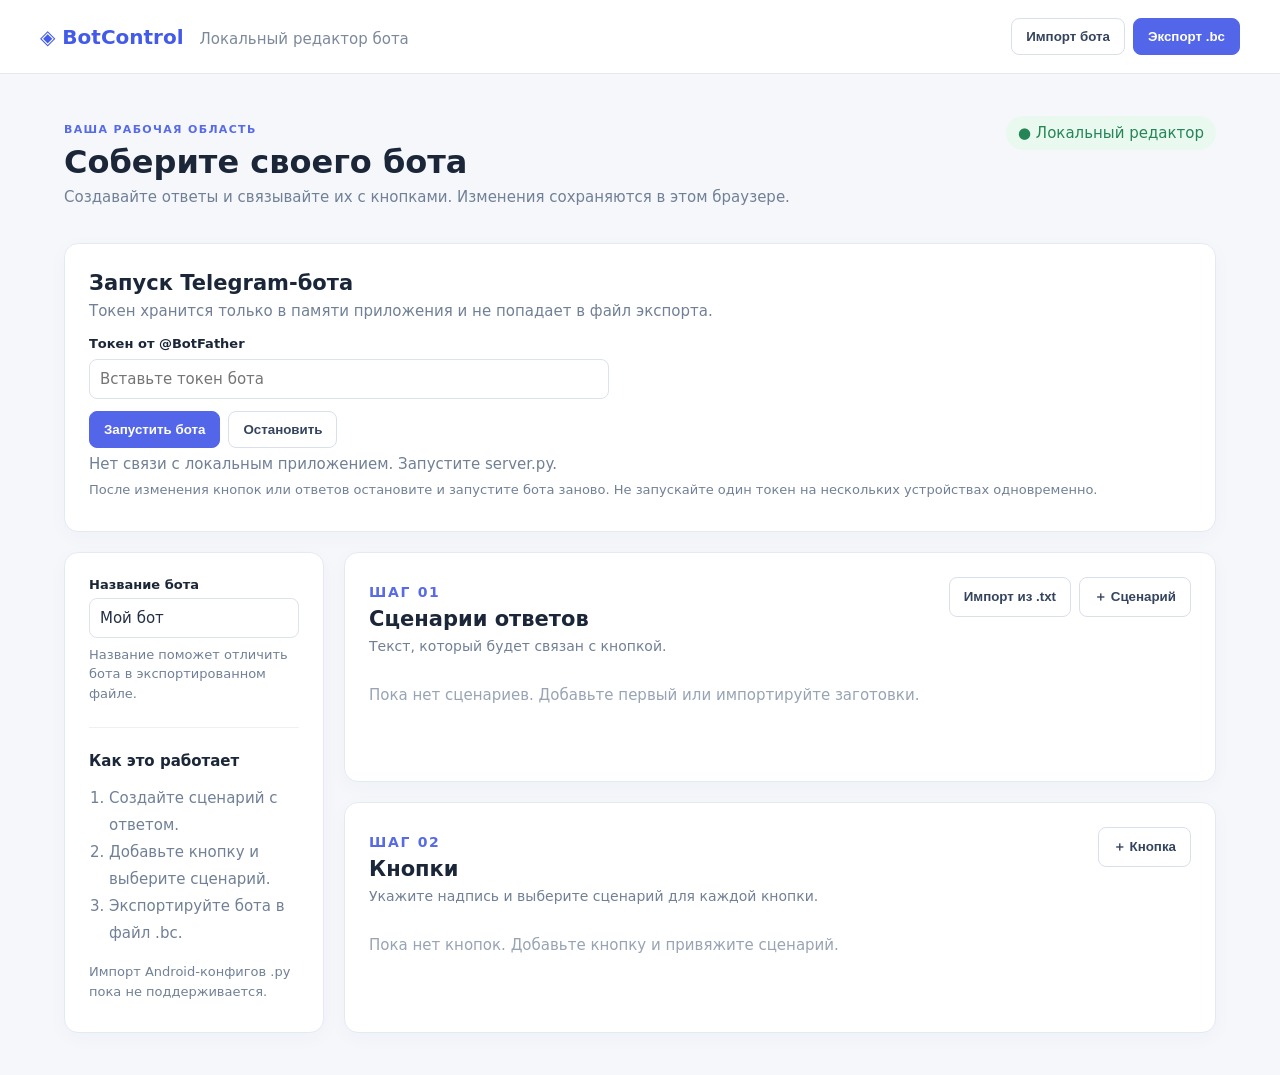
==== tg-bot-control/desktop-web/index.html @ a3baf3e4 "Add local web bot editor and Telegram runtime Co-authored-by: arena-agent <297053741+arena-agent@use" ====
<!doctype html><html lang="ru"><head><meta charset="utf-8"><meta name="viewport" content="width=device-width, initial-scale=1"><title>BotControl — редактор</title><link rel="stylesheet" href="style.css"></head><body>
<header><div><strong>◈ BotControl</strong><span>Локальный редактор бота</span></div><div class="actions"><button id="importBot">Импорт бота</button><button id="exportBot" class="primary">Экспорт .bc</button></div></header>
<main><section class="intro"><div><p class="eyebrow">ВАША РАБОЧАЯ ОБЛАСТЬ</p><h1>Соберите своего бота</h1><p>Создавайте ответы и связывайте их с кнопками. Изменения сохраняются в этом браузере.</p></div><div class="status">● Локальный редактор</div></section>
<div id="notice" role="status"></div><section class="card runtime"><div><h2>Запуск Telegram-бота</h2><p>Токен хранится только в памяти приложения и не попадает в файл экспорта.</p><label for="token">Токен от @BotFather</label><input id="token" type="password" autocomplete="off" placeholder="Вставьте токен бота"><div class="actions"><button id="startBot" class="primary">Запустить бота</button><button id="stopBot">Остановить</button></div><p id="runtimeStatus" role="status">Проверка состояния…</p><p class="hint">После изменения кнопок или ответов остановите и запустите бота заново. Не запускайте один токен на нескольких устройствах одновременно.</p></div></section><div class="layout"><aside><label for="botName">Название бота</label><input id="botName" maxlength="120" placeholder="Мой бот"><p class="hint">Название поможет отличить бота в экспортированном файле.</p><hr><h3>Как это работает</h3><ol><li>Создайте сценарий с ответом.</li><li>Добавьте кнопку и выберите сценарий.</li><li>Экспортируйте бота в файл .bc.</li></ol><p class="hint">Импорт Android-конфигов .py пока не поддерживается.</p></aside>
<div class="content"><section class="card"><div class="section-head"><div><p class="eyebrow">ШАГ 01</p><h2>Сценарии ответов</h2><p>Текст, который будет связан с кнопкой.</p></div><div class="actions"><button id="importAnswers">Импорт из .txt</button><button id="addScenario">＋ Сценарий</button></div></div><div id="scenarios"></div></section>
<section class="card"><div class="section-head"><div><p class="eyebrow">ШАГ 02</p><h2>Кнопки</h2><p>Укажите надпись и выберите сценарий для каждой кнопки.</p></div><button id="addButton">＋ Кнопка</button></div><div id="buttons"></div></section></div></div></main>
<input type="file" id="botFile" accept=".bc,application/json" hidden><input type="file" id="answersFile" accept=".txt,text/plain" hidden><script src="app.js"></script></body></html>
---- tg-bot-control/desktop-web/style.css ----
*{box-sizing:border-box}body{margin:0;background:#f5f7fb;color:#1b2739;font:15px system-ui,sans-serif}header{background:#fff;border-bottom:1px solid #e3e9f1;padding:18px max(24px,calc((100vw - 1200px)/2));display:flex;justify-content:space-between;align-items:center;gap:16px}header strong{font-size:20px;color:#435be8}header span{margin-left:16px;color:#7c899b}main{max-width:1200px;margin:auto;padding:42px 24px}.intro,.section-head{display:flex;justify-content:space-between;align-items:flex-start;gap:20px}.intro{margin-bottom:30px}h1{font-size:32px;margin:5px 0}h2{font-size:21px;margin:3px 0}h3{font-size:15px}p{color:#718096;margin:7px 0}.eyebrow{color:#586be7;font-size:11px;letter-spacing:.12em;font-weight:800}.status{background:#e9f9ef;color:#258557;border-radius:20px;padding:8px 12px;white-space:nowrap}.layout{display:grid;grid-template-columns:260px 1fr;gap:20px}aside,.card{background:#fff;border:1px solid #e5eaf2;border-radius:14px;padding:24px;box-shadow:0 5px 20px #23345b08}aside{align-self:start}hr{border:0;border-top:1px solid #edf0f5;margin:24px 0}ol{padding-left:20px;color:#718096;line-height:1.8}.hint{font-size:13px;line-height:1.5}.content{display:grid;gap:20px}.actions{display:flex;gap:8px;flex-wrap:wrap}button{cursor:pointer;background:#fff;border:1px solid #d9e0ec;border-radius:8px;padding:10px 14px;color:#34445f;font-weight:600}button:hover{border-color:#6577e9}.primary{background:#5365e9;color:white;border-color:#5365e9}input,textarea,select{font:inherit;width:100%;border:1px solid #dce3ed;border-radius:8px;padding:10px;color:#233047;background:white}textarea{resize:vertical;min-height:80px}label{display:block;font-size:13px;font-weight:700;margin:0 0 6px}.item{border:1px solid #e8edf5;border-radius:10px;padding:16px;margin-top:16px}.row{display:grid;grid-template-columns:1fr 1fr auto;gap:12px;align-items:end}.item textarea{margin-top:10px}.delete{color:#bc5360}.empty{padding:25px 0 4px;color:#98a4b4}.section-head p{font-size:14px}#notice:not(:empty){padding:12px;margin-bottom:16px;background:#fff3d9;border-radius:8px;color:#6b4b00}@media(max-width:760px){header,.intro,.section-head{flex-direction:column;align-items:stretch}header span{display:block;margin:4px 0}.layout{grid-template-columns:1fr}.row{grid-template-columns:1fr}.status{align-self:start}main{padding:24px 16px}}

.runtime{margin-bottom:20px}.runtime input{max-width:520px;display:block;margin:8px 0 12px}.runtime label{margin-top:16px}
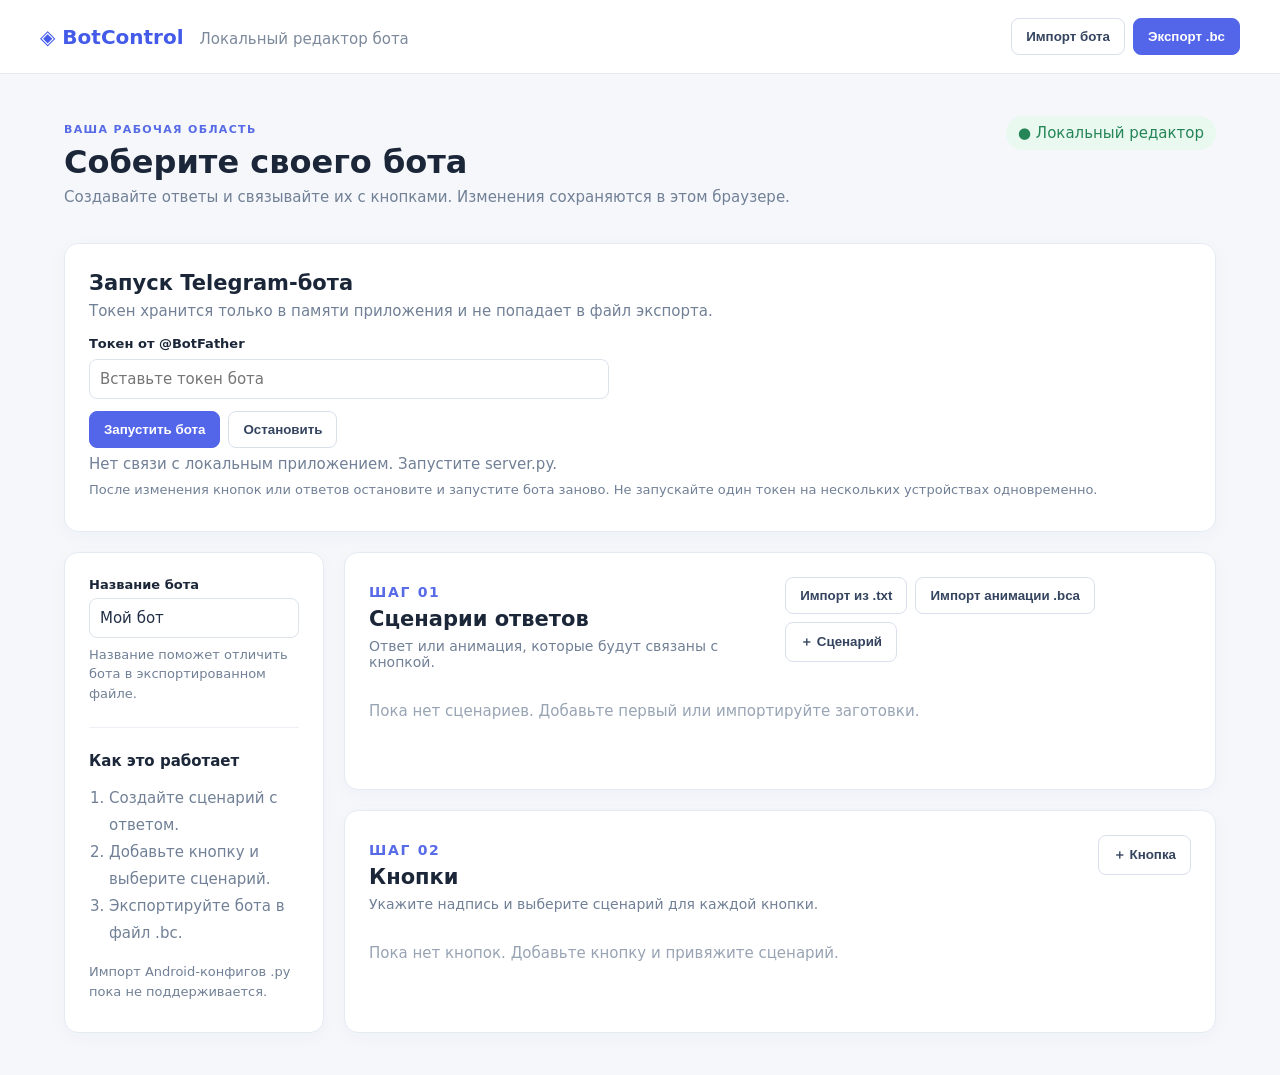
==== commit d29e8c88: "Add animation templates and interchange [win] Co-authored-by: arena-agent <297053741+arena-agent@use" ====
--- a/tg-bot-control/desktop-web/index.html
+++ b/tg-bot-control/desktop-web/index.html
@@ -2,6 +2,6 @@
 <header><div><strong>◈ BotControl</strong><span>Локальный редактор бота</span></div><div class="actions"><button id="importBot">Импорт бота</button><button id="exportBot" class="primary">Экспорт .bc</button></div></header>
 <main><section class="intro"><div><p class="eyebrow">ВАША РАБОЧАЯ ОБЛАСТЬ</p><h1>Соберите своего бота</h1><p>Создавайте ответы и связывайте их с кнопками. Изменения сохраняются в этом браузере.</p></div><div class="status">● Локальный редактор</div></section>
 <div id="notice" role="status"></div><section class="card runtime"><div><h2>Запуск Telegram-бота</h2><p>Токен хранится только в памяти приложения и не попадает в файл экспорта.</p><label for="token">Токен от @BotFather</label><input id="token" type="password" autocomplete="off" placeholder="Вставьте токен бота"><div class="actions"><button id="startBot" class="primary">Запустить бота</button><button id="stopBot">Остановить</button></div><p id="runtimeStatus" role="status">Проверка состояния…</p><p class="hint">После изменения кнопок или ответов остановите и запустите бота заново. Не запускайте один токен на нескольких устройствах одновременно.</p></div></section><div class="layout"><aside><label for="botName">Название бота</label><input id="botName" maxlength="120" placeholder="Мой бот"><p class="hint">Название поможет отличить бота в экспортированном файле.</p><hr><h3>Как это работает</h3><ol><li>Создайте сценарий с ответом.</li><li>Добавьте кнопку и выберите сценарий.</li><li>Экспортируйте бота в файл .bc.</li></ol><p class="hint">Импорт Android-конфигов .py пока не поддерживается.</p></aside>
-<div class="content"><section class="card"><div class="section-head"><div><p class="eyebrow">ШАГ 01</p><h2>Сценарии ответов</h2><p>Текст, который будет связан с кнопкой.</p></div><div class="actions"><button id="importAnswers">Импорт из .txt</button><button id="addScenario">＋ Сценарий</button></div></div><div id="scenarios"></div></section>
+<div class="content"><section class="card"><div class="section-head"><div><p class="eyebrow">ШАГ 01</p><h2>Сценарии ответов</h2><p>Ответ или анимация, которые будут связаны с кнопкой.</p></div><div class="actions"><button id="importAnswers">Импорт из .txt</button><button id="importAnimation">Импорт анимации .bca</button><button id="addScenario">＋ Сценарий</button></div></div><div id="scenarios"></div></section>
 <section class="card"><div class="section-head"><div><p class="eyebrow">ШАГ 02</p><h2>Кнопки</h2><p>Укажите надпись и выберите сценарий для каждой кнопки.</p></div><button id="addButton">＋ Кнопка</button></div><div id="buttons"></div></section></div></div></main>
-<input type="file" id="botFile" accept=".bc,application/json" hidden><input type="file" id="answersFile" accept=".txt,text/plain" hidden><script src="app.js"></script></body></html>
+<input type="file" id="animationFile" accept=".bca,application/json" hidden><input type="file" id="botFile" accept=".bc,application/json" hidden><input type="file" id="answersFile" accept=".txt,text/plain" hidden><script src="app.js"></script></body></html>
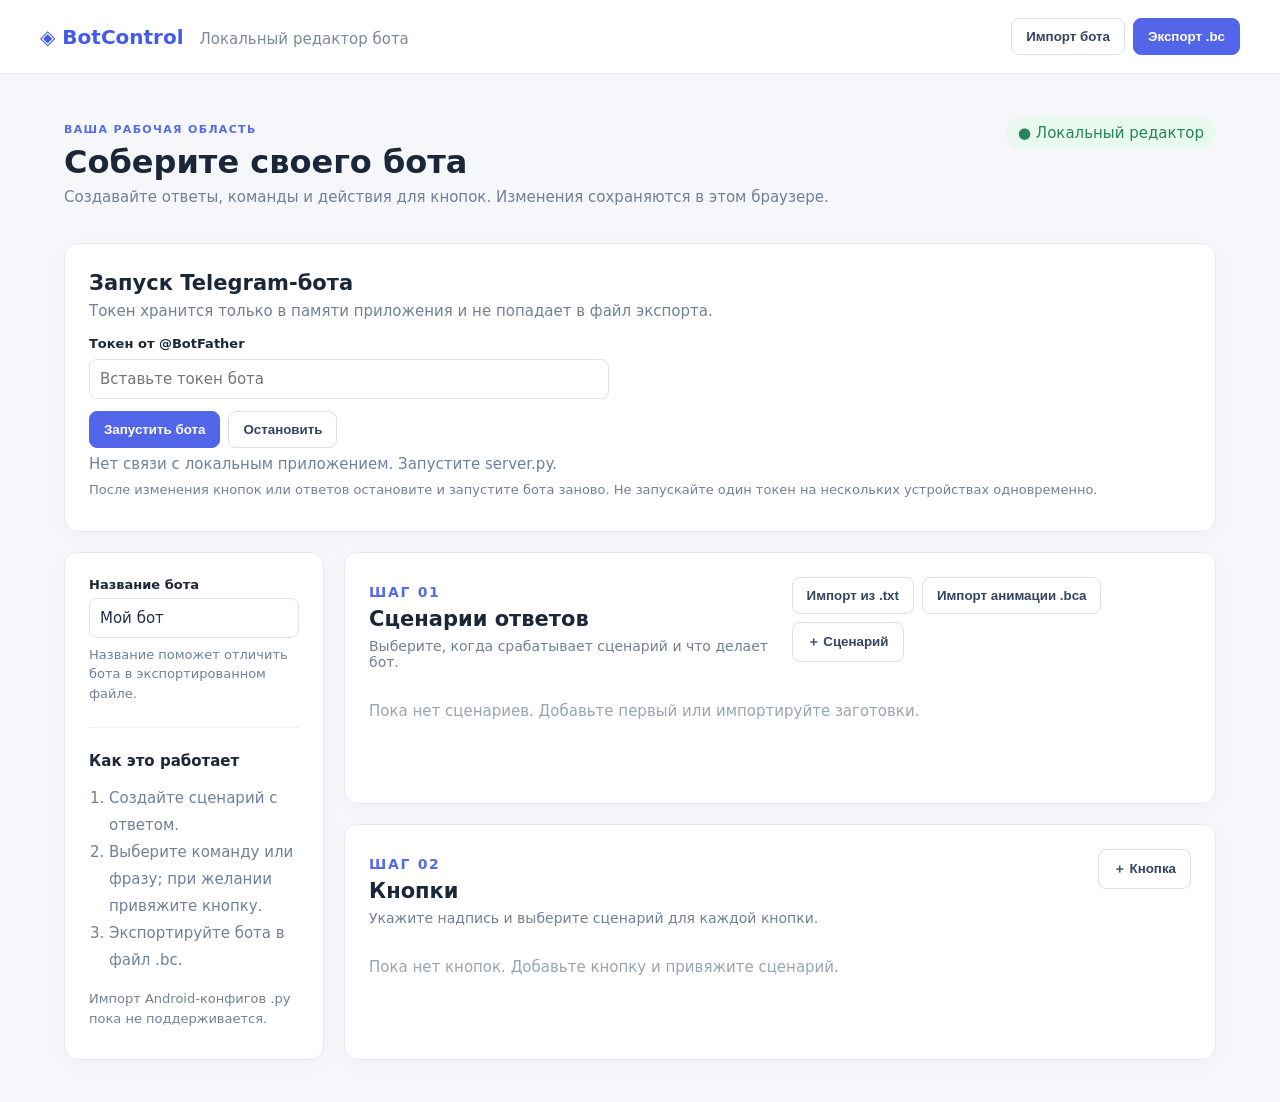
==== commit e528c1f4: "Add command and phrase triggers for scenarios [win] Co-authored-by: arena-agent <297053741+arena-age" ====
--- a/tg-bot-control/desktop-web/index.html
+++ b/tg-bot-control/desktop-web/index.html
@@ -1,7 +1,7 @@
 <!doctype html><html lang="ru"><head><meta charset="utf-8"><meta name="viewport" content="width=device-width, initial-scale=1"><title>BotControl — редактор</title><link rel="stylesheet" href="style.css"></head><body>
 <header><div><strong>◈ BotControl</strong><span>Локальный редактор бота</span></div><div class="actions"><button id="importBot">Импорт бота</button><button id="exportBot" class="primary">Экспорт .bc</button></div></header>
-<main><section class="intro"><div><p class="eyebrow">ВАША РАБОЧАЯ ОБЛАСТЬ</p><h1>Соберите своего бота</h1><p>Создавайте ответы и связывайте их с кнопками. Изменения сохраняются в этом браузере.</p></div><div class="status">● Локальный редактор</div></section>
-<div id="notice" role="status"></div><section class="card runtime"><div><h2>Запуск Telegram-бота</h2><p>Токен хранится только в памяти приложения и не попадает в файл экспорта.</p><label for="token">Токен от @BotFather</label><input id="token" type="password" autocomplete="off" placeholder="Вставьте токен бота"><div class="actions"><button id="startBot" class="primary">Запустить бота</button><button id="stopBot">Остановить</button></div><p id="runtimeStatus" role="status">Проверка состояния…</p><p class="hint">После изменения кнопок или ответов остановите и запустите бота заново. Не запускайте один токен на нескольких устройствах одновременно.</p></div></section><div class="layout"><aside><label for="botName">Название бота</label><input id="botName" maxlength="120" placeholder="Мой бот"><p class="hint">Название поможет отличить бота в экспортированном файле.</p><hr><h3>Как это работает</h3><ol><li>Создайте сценарий с ответом.</li><li>Добавьте кнопку и выберите сценарий.</li><li>Экспортируйте бота в файл .bc.</li></ol><p class="hint">Импорт Android-конфигов .py пока не поддерживается.</p></aside>
-<div class="content"><section class="card"><div class="section-head"><div><p class="eyebrow">ШАГ 01</p><h2>Сценарии ответов</h2><p>Ответ или анимация, которые будут связаны с кнопкой.</p></div><div class="actions"><button id="importAnswers">Импорт из .txt</button><button id="importAnimation">Импорт анимации .bca</button><button id="addScenario">＋ Сценарий</button></div></div><div id="scenarios"></div></section>
+<main><section class="intro"><div><p class="eyebrow">ВАША РАБОЧАЯ ОБЛАСТЬ</p><h1>Соберите своего бота</h1><p>Создавайте ответы, команды и действия для кнопок. Изменения сохраняются в этом браузере.</p></div><div class="status">● Локальный редактор</div></section>
+<div id="notice" role="status"></div><section class="card runtime"><div><h2>Запуск Telegram-бота</h2><p>Токен хранится только в памяти приложения и не попадает в файл экспорта.</p><label for="token">Токен от @BotFather</label><input id="token" type="password" autocomplete="off" placeholder="Вставьте токен бота"><div class="actions"><button id="startBot" class="primary">Запустить бота</button><button id="stopBot">Остановить</button></div><p id="runtimeStatus" role="status">Проверка состояния…</p><p class="hint">После изменения кнопок или ответов остановите и запустите бота заново. Не запускайте один токен на нескольких устройствах одновременно.</p></div></section><div class="layout"><aside><label for="botName">Название бота</label><input id="botName" maxlength="120" placeholder="Мой бот"><p class="hint">Название поможет отличить бота в экспортированном файле.</p><hr><h3>Как это работает</h3><ol><li>Создайте сценарий с ответом.</li><li>Выберите команду или фразу; при желании привяжите кнопку.</li><li>Экспортируйте бота в файл .bc.</li></ol><p class="hint">Импорт Android-конфигов .py пока не поддерживается.</p></aside>
+<div class="content"><section class="card"><div class="section-head"><div><p class="eyebrow">ШАГ 01</p><h2>Сценарии ответов</h2><p>Выберите, когда срабатывает сценарий и что делает бот.</p></div><div class="actions"><button id="importAnswers">Импорт из .txt</button><button id="importAnimation">Импорт анимации .bca</button><button id="addScenario">＋ Сценарий</button></div></div><div id="scenarios"></div></section>
 <section class="card"><div class="section-head"><div><p class="eyebrow">ШАГ 02</p><h2>Кнопки</h2><p>Укажите надпись и выберите сценарий для каждой кнопки.</p></div><button id="addButton">＋ Кнопка</button></div><div id="buttons"></div></section></div></div></main>
 <input type="file" id="animationFile" accept=".bca,application/json" hidden><input type="file" id="botFile" accept=".bc,application/json" hidden><input type="file" id="answersFile" accept=".txt,text/plain" hidden><script src="app.js"></script></body></html>
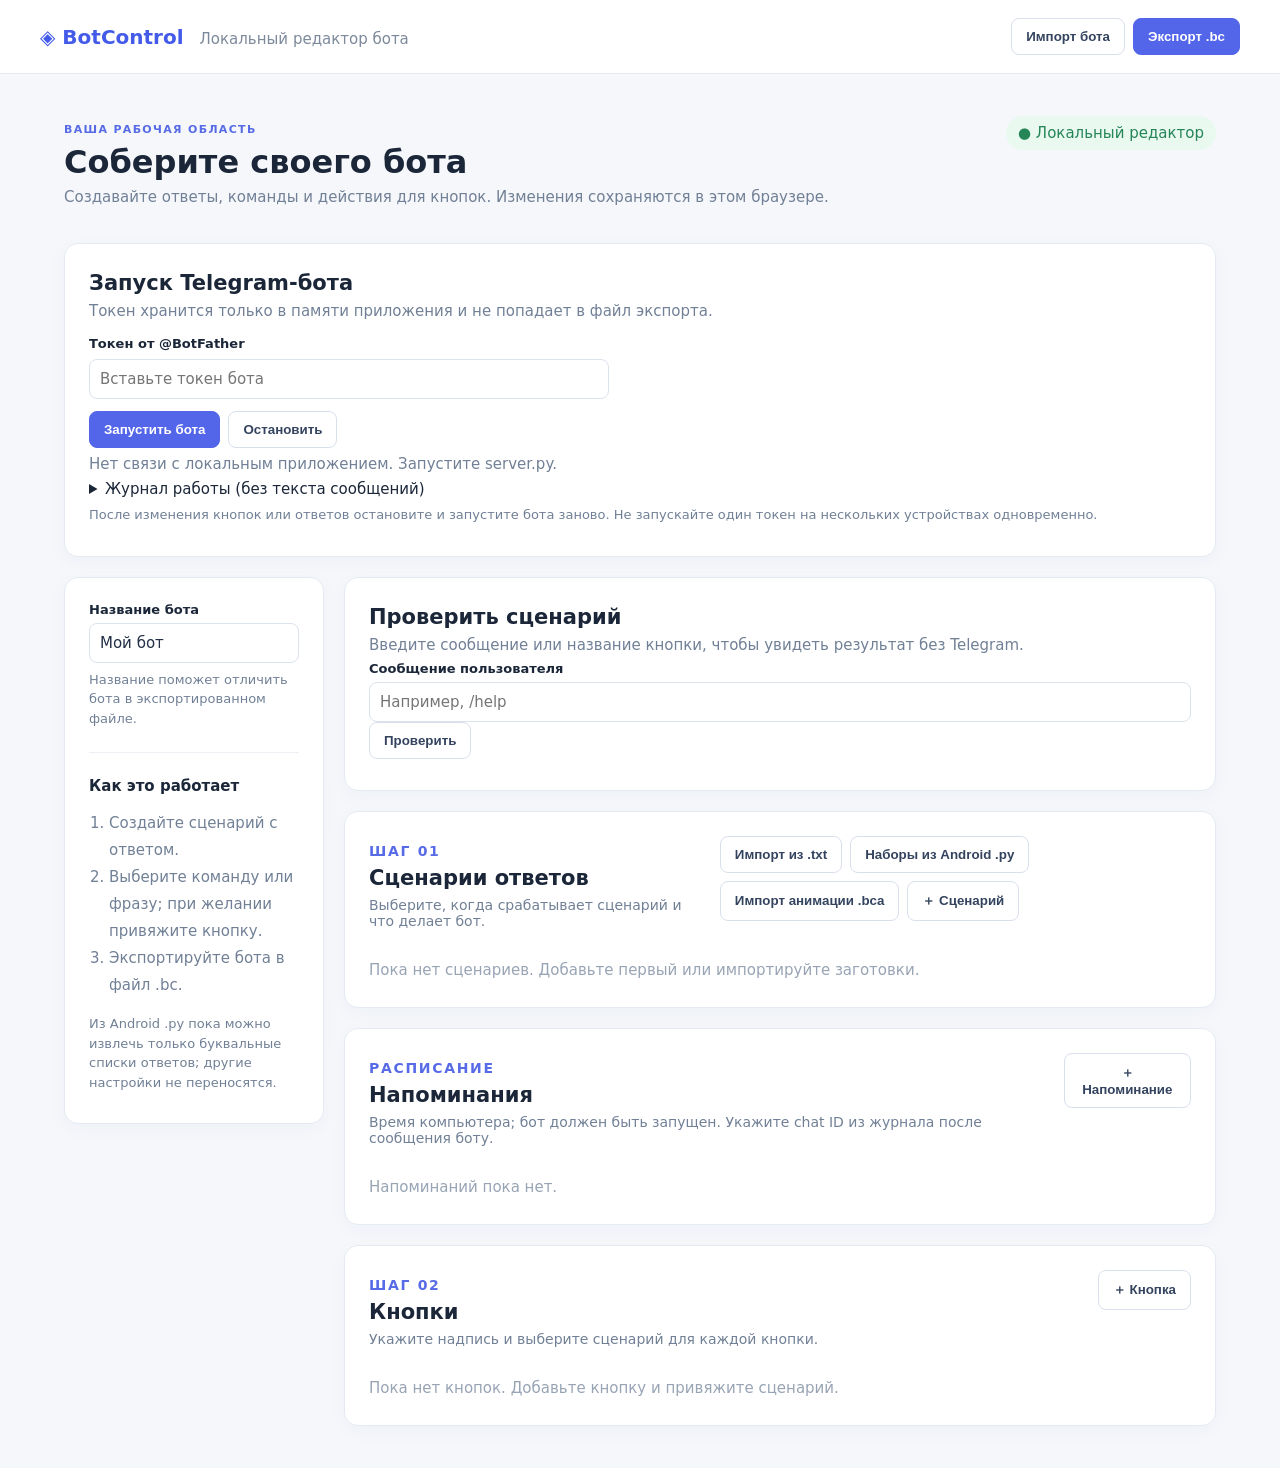
==== commit 949f508b: "Add packs, link buttons, reminders and test tools [win] Co-authored-by: arena-agent <297053741+arena" ====
--- a/tg-bot-control/desktop-web/index.html
+++ b/tg-bot-control/desktop-web/index.html
@@ -1,7 +1,8 @@
 <!doctype html><html lang="ru"><head><meta charset="utf-8"><meta name="viewport" content="width=device-width, initial-scale=1"><title>BotControl — редактор</title><link rel="stylesheet" href="style.css"></head><body>
 <header><div><strong>◈ BotControl</strong><span>Локальный редактор бота</span></div><div class="actions"><button id="importBot">Импорт бота</button><button id="exportBot" class="primary">Экспорт .bc</button></div></header>
 <main><section class="intro"><div><p class="eyebrow">ВАША РАБОЧАЯ ОБЛАСТЬ</p><h1>Соберите своего бота</h1><p>Создавайте ответы, команды и действия для кнопок. Изменения сохраняются в этом браузере.</p></div><div class="status">● Локальный редактор</div></section>
-<div id="notice" role="status"></div><section class="card runtime"><div><h2>Запуск Telegram-бота</h2><p>Токен хранится только в памяти приложения и не попадает в файл экспорта.</p><label for="token">Токен от @BotFather</label><input id="token" type="password" autocomplete="off" placeholder="Вставьте токен бота"><div class="actions"><button id="startBot" class="primary">Запустить бота</button><button id="stopBot">Остановить</button></div><p id="runtimeStatus" role="status">Проверка состояния…</p><p class="hint">После изменения кнопок или ответов остановите и запустите бота заново. Не запускайте один токен на нескольких устройствах одновременно.</p></div></section><div class="layout"><aside><label for="botName">Название бота</label><input id="botName" maxlength="120" placeholder="Мой бот"><p class="hint">Название поможет отличить бота в экспортированном файле.</p><hr><h3>Как это работает</h3><ol><li>Создайте сценарий с ответом.</li><li>Выберите команду или фразу; при желании привяжите кнопку.</li><li>Экспортируйте бота в файл .bc.</li></ol><p class="hint">Импорт Android-конфигов .py пока не поддерживается.</p></aside>
-<div class="content"><section class="card"><div class="section-head"><div><p class="eyebrow">ШАГ 01</p><h2>Сценарии ответов</h2><p>Выберите, когда срабатывает сценарий и что делает бот.</p></div><div class="actions"><button id="importAnswers">Импорт из .txt</button><button id="importAnimation">Импорт анимации .bca</button><button id="addScenario">＋ Сценарий</button></div></div><div id="scenarios"></div></section>
+<div id="notice" role="status"></div><section class="card runtime"><div><h2>Запуск Telegram-бота</h2><p>Токен хранится только в памяти приложения и не попадает в файл экспорта.</p><label for="token">Токен от @BotFather</label><input id="token" type="password" autocomplete="off" placeholder="Вставьте токен бота"><div class="actions"><button id="startBot" class="primary">Запустить бота</button><button id="stopBot">Остановить</button></div><p id="runtimeStatus" role="status">Проверка состояния…</p><details><summary>Журнал работы (без текста сообщений)</summary><pre id="runtimeLog">Событий пока нет.</pre></details><p class="hint">После изменения кнопок или ответов остановите и запустите бота заново. Не запускайте один токен на нескольких устройствах одновременно.</p></div></section><div class="layout"><aside><label for="botName">Название бота</label><input id="botName" maxlength="120" placeholder="Мой бот"><p class="hint">Название поможет отличить бота в экспортированном файле.</p><hr><h3>Как это работает</h3><ol><li>Создайте сценарий с ответом.</li><li>Выберите команду или фразу; при желании привяжите кнопку.</li><li>Экспортируйте бота в файл .bc.</li></ol><p class="hint">Из Android .py пока можно извлечь только буквальные списки ответов; другие настройки не переносятся.</p></aside>
+<div class="content"><section class="card"><h2>Проверить сценарий</h2><p>Введите сообщение или название кнопки, чтобы увидеть результат без Telegram.</p><label for="simulateInput">Сообщение пользователя</label><input id="simulateInput" placeholder="Например, /help"><button id="simulate">Проверить</button><p id="simulateResult" role="status"></p></section><section class="card"><div class="section-head"><div><p class="eyebrow">ШАГ 01</p><h2>Сценарии ответов</h2><p>Выберите, когда срабатывает сценарий и что делает бот.</p></div><div class="actions"><button id="importAnswers">Импорт из .txt</button><button id="importPython">Наборы из Android .py</button><button id="importAnimation">Импорт анимации .bca</button><button id="addScenario">＋ Сценарий</button></div></div><div id="scenarios"></div></section>
+<section class="card"><div class="section-head"><div><p class="eyebrow">РАСПИСАНИЕ</p><h2>Напоминания</h2><p>Время компьютера; бот должен быть запущен. Укажите chat ID из журнала после сообщения боту.</p></div><button id="addSchedule">＋ Напоминание</button></div><div id="schedule"></div></section>
 <section class="card"><div class="section-head"><div><p class="eyebrow">ШАГ 02</p><h2>Кнопки</h2><p>Укажите надпись и выберите сценарий для каждой кнопки.</p></div><button id="addButton">＋ Кнопка</button></div><div id="buttons"></div></section></div></div></main>
-<input type="file" id="animationFile" accept=".bca,application/json" hidden><input type="file" id="botFile" accept=".bc,application/json" hidden><input type="file" id="answersFile" accept=".txt,text/plain" hidden><script src="app.js"></script></body></html>
+<input type="file" id="pythonFile" accept=".py,text/plain" hidden><input type="file" id="animationFile" accept=".bca,application/json" hidden><input type="file" id="botFile" accept=".bc,application/json" hidden><input type="file" id="answersFile" accept=".txt,text/plain" hidden><script src="app.js"></script></body></html>
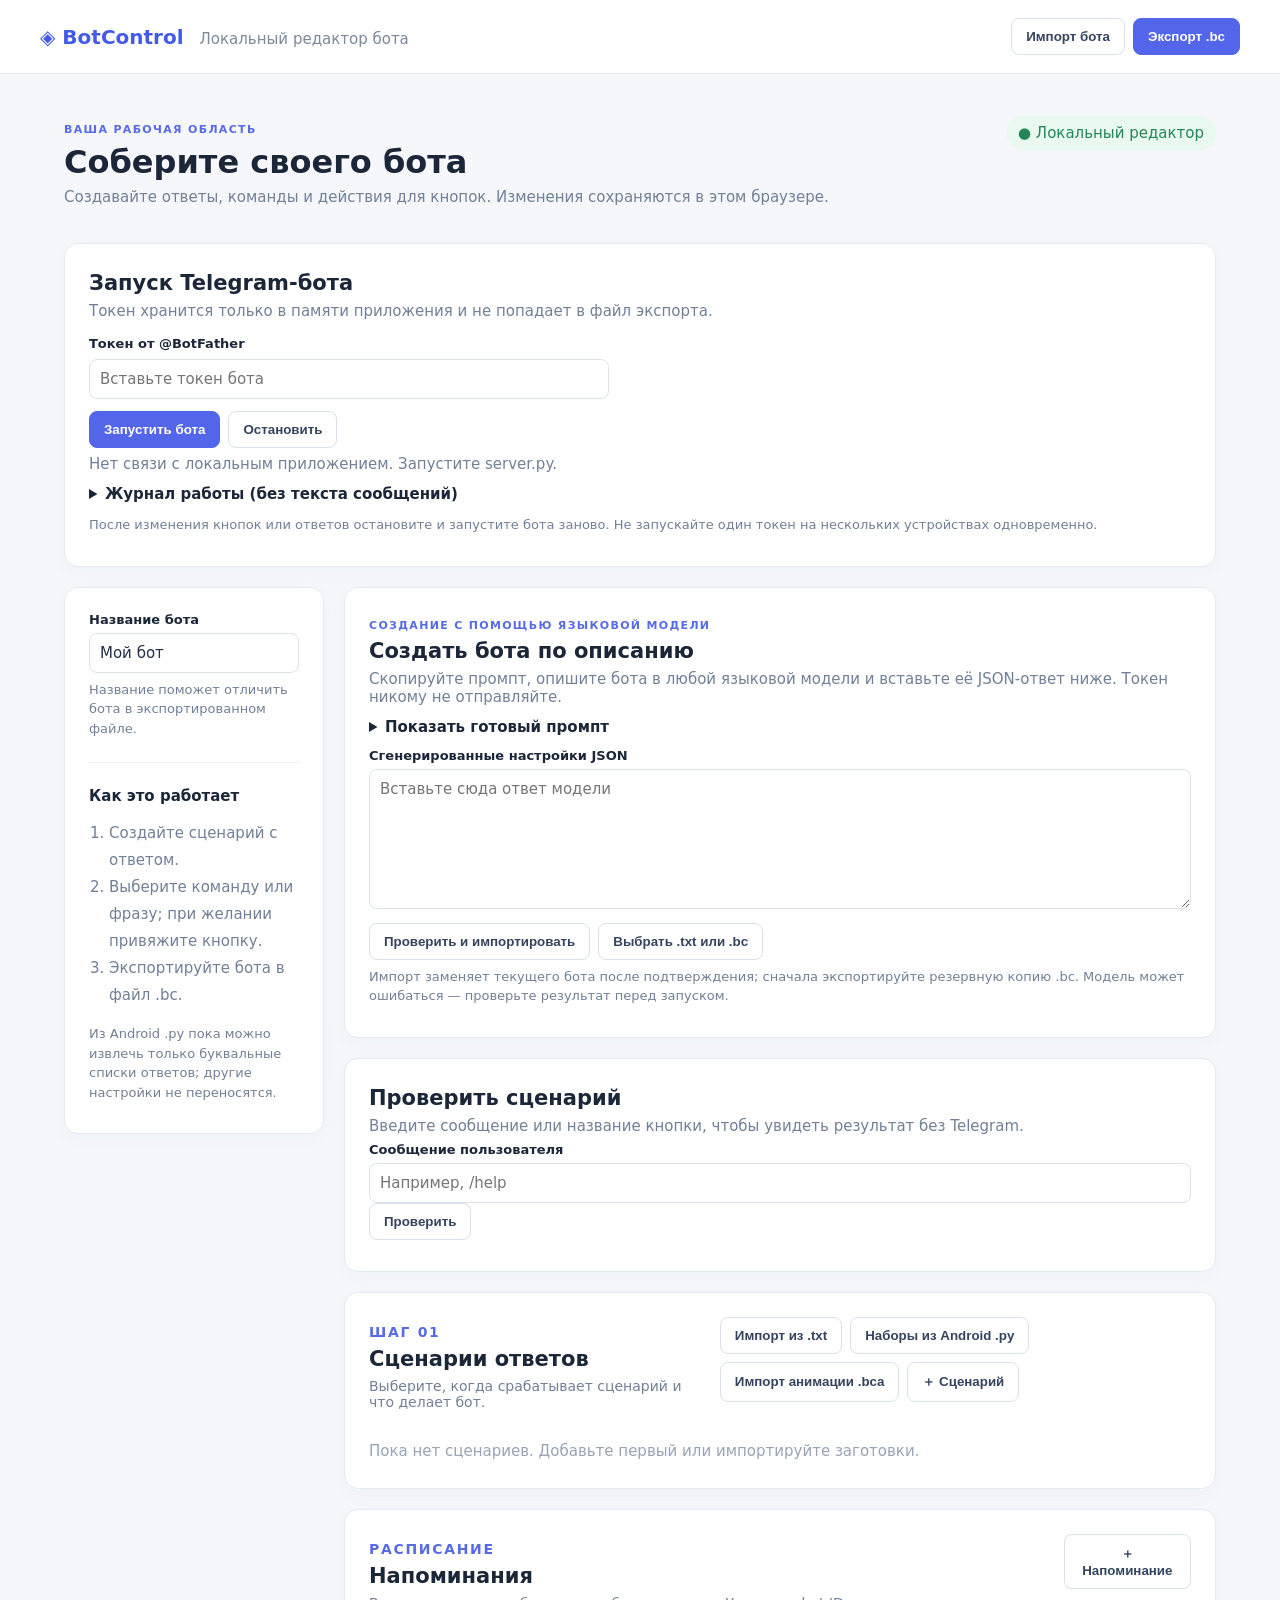
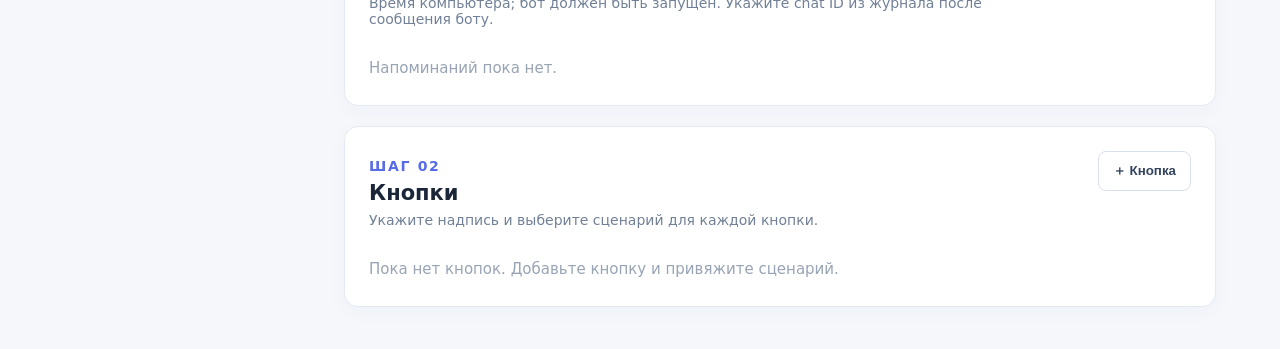
==== commit 1e9aaf47: "Add AI instruction prompt and validated bot import [win] Co-authored-by: arena-agent <297053741+aren" ====
--- a/tg-bot-control/desktop-web/index.html
+++ b/tg-bot-control/desktop-web/index.html
@@ -2,7 +2,7 @@
 <header><div><strong>◈ BotControl</strong><span>Локальный редактор бота</span></div><div class="actions"><button id="importBot">Импорт бота</button><button id="exportBot" class="primary">Экспорт .bc</button></div></header>
 <main><section class="intro"><div><p class="eyebrow">ВАША РАБОЧАЯ ОБЛАСТЬ</p><h1>Соберите своего бота</h1><p>Создавайте ответы, команды и действия для кнопок. Изменения сохраняются в этом браузере.</p></div><div class="status">● Локальный редактор</div></section>
 <div id="notice" role="status"></div><section class="card runtime"><div><h2>Запуск Telegram-бота</h2><p>Токен хранится только в памяти приложения и не попадает в файл экспорта.</p><label for="token">Токен от @BotFather</label><input id="token" type="password" autocomplete="off" placeholder="Вставьте токен бота"><div class="actions"><button id="startBot" class="primary">Запустить бота</button><button id="stopBot">Остановить</button></div><p id="runtimeStatus" role="status">Проверка состояния…</p><details><summary>Журнал работы (без текста сообщений)</summary><pre id="runtimeLog">Событий пока нет.</pre></details><p class="hint">После изменения кнопок или ответов остановите и запустите бота заново. Не запускайте один токен на нескольких устройствах одновременно.</p></div></section><div class="layout"><aside><label for="botName">Название бота</label><input id="botName" maxlength="120" placeholder="Мой бот"><p class="hint">Название поможет отличить бота в экспортированном файле.</p><hr><h3>Как это работает</h3><ol><li>Создайте сценарий с ответом.</li><li>Выберите команду или фразу; при желании привяжите кнопку.</li><li>Экспортируйте бота в файл .bc.</li></ol><p class="hint">Из Android .py пока можно извлечь только буквальные списки ответов; другие настройки не переносятся.</p></aside>
-<div class="content"><section class="card"><h2>Проверить сценарий</h2><p>Введите сообщение или название кнопки, чтобы увидеть результат без Telegram.</p><label for="simulateInput">Сообщение пользователя</label><input id="simulateInput" placeholder="Например, /help"><button id="simulate">Проверить</button><p id="simulateResult" role="status"></p></section><section class="card"><div class="section-head"><div><p class="eyebrow">ШАГ 01</p><h2>Сценарии ответов</h2><p>Выберите, когда срабатывает сценарий и что делает бот.</p></div><div class="actions"><button id="importAnswers">Импорт из .txt</button><button id="importPython">Наборы из Android .py</button><button id="importAnimation">Импорт анимации .bca</button><button id="addScenario">＋ Сценарий</button></div></div><div id="scenarios"></div></section>
+<div class="content"><section class="card"><p class="eyebrow">СОЗДАНИЕ С ПОМОЩЬЮ ЯЗЫКОВОЙ МОДЕЛИ</p><h2>Создать бота по описанию</h2><p>Скопируйте промпт, опишите бота в любой языковой модели и вставьте её JSON-ответ ниже. Токен никому не отправляйте.</p><details><summary>Показать готовый промпт</summary><textarea id="generationPrompt" readonly aria-label="Готовый промпт для языковой модели"></textarea><button id="copyPrompt">Скопировать промпт</button><p class="hint">Замените описание в конце промпта своими пожеланиями.</p></details><label for="generatedInput">Сгенерированные настройки JSON</label><textarea id="generatedInput" placeholder="Вставьте сюда ответ модели"></textarea><div class="actions"><button id="importGenerated">Проверить и импортировать</button><button id="importGeneratedFile">Выбрать .txt или .bc</button></div><p id="generatedStatus" role="status"></p><p class="hint">Импорт заменяет текущего бота после подтверждения; сначала экспортируйте резервную копию .bc. Модель может ошибаться — проверьте результат перед запуском.</p></section><section class="card"><h2>Проверить сценарий</h2><p>Введите сообщение или название кнопки, чтобы увидеть результат без Telegram.</p><label for="simulateInput">Сообщение пользователя</label><input id="simulateInput" placeholder="Например, /help"><button id="simulate">Проверить</button><p id="simulateResult" role="status"></p></section><section class="card"><div class="section-head"><div><p class="eyebrow">ШАГ 01</p><h2>Сценарии ответов</h2><p>Выберите, когда срабатывает сценарий и что делает бот.</p></div><div class="actions"><button id="importAnswers">Импорт из .txt</button><button id="importPython">Наборы из Android .py</button><button id="importAnimation">Импорт анимации .bca</button><button id="addScenario">＋ Сценарий</button></div></div><div id="scenarios"></div></section>
 <section class="card"><div class="section-head"><div><p class="eyebrow">РАСПИСАНИЕ</p><h2>Напоминания</h2><p>Время компьютера; бот должен быть запущен. Укажите chat ID из журнала после сообщения боту.</p></div><button id="addSchedule">＋ Напоминание</button></div><div id="schedule"></div></section>
 <section class="card"><div class="section-head"><div><p class="eyebrow">ШАГ 02</p><h2>Кнопки</h2><p>Укажите надпись и выберите сценарий для каждой кнопки.</p></div><button id="addButton">＋ Кнопка</button></div><div id="buttons"></div></section></div></div></main>
-<input type="file" id="pythonFile" accept=".py,text/plain" hidden><input type="file" id="animationFile" accept=".bca,application/json" hidden><input type="file" id="botFile" accept=".bc,application/json" hidden><input type="file" id="answersFile" accept=".txt,text/plain" hidden><script src="app.js"></script></body></html>
+<input type="file" id="generatedFile" accept=".bc,.txt,.json,application/json,text/plain" hidden><input type="file" id="pythonFile" accept=".py,text/plain" hidden><input type="file" id="animationFile" accept=".bca,application/json" hidden><input type="file" id="botFile" accept=".bc,application/json" hidden><input type="file" id="answersFile" accept=".txt,text/plain" hidden><script src="generated.js"></script><script src="app.js"></script></body></html>
--- a/tg-bot-control/desktop-web/style.css
+++ b/tg-bot-control/desktop-web/style.css
@@ -1,3 +1,5 @@
 *{box-sizing:border-box}body{margin:0;background:#f5f7fb;color:#1b2739;font:15px system-ui,sans-serif}header{background:#fff;border-bottom:1px solid #e3e9f1;padding:18px max(24px,calc((100vw - 1200px)/2));display:flex;justify-content:space-between;align-items:center;gap:16px}header strong{font-size:20px;color:#435be8}header span{margin-left:16px;color:#7c899b}main{max-width:1200px;margin:auto;padding:42px 24px}.intro,.section-head{display:flex;justify-content:space-between;align-items:flex-start;gap:20px}.intro{margin-bottom:30px}h1{font-size:32px;margin:5px 0}h2{font-size:21px;margin:3px 0}h3{font-size:15px}p{color:#718096;margin:7px 0}.eyebrow{color:#586be7;font-size:11px;letter-spacing:.12em;font-weight:800}.status{background:#e9f9ef;color:#258557;border-radius:20px;padding:8px 12px;white-space:nowrap}.layout{display:grid;grid-template-columns:260px 1fr;gap:20px}aside,.card{background:#fff;border:1px solid #e5eaf2;border-radius:14px;padding:24px;box-shadow:0 5px 20px #23345b08}aside{align-self:start}hr{border:0;border-top:1px solid #edf0f5;margin:24px 0}ol{padding-left:20px;color:#718096;line-height:1.8}.hint{font-size:13px;line-height:1.5}.content{display:grid;gap:20px}.actions{display:flex;gap:8px;flex-wrap:wrap}button{cursor:pointer;background:#fff;border:1px solid #d9e0ec;border-radius:8px;padding:10px 14px;color:#34445f;font-weight:600}button:hover{border-color:#6577e9}.primary{background:#5365e9;color:white;border-color:#5365e9}input,textarea,select{font:inherit;width:100%;border:1px solid #dce3ed;border-radius:8px;padding:10px;color:#233047;background:white}textarea{resize:vertical;min-height:80px}label{display:block;font-size:13px;font-weight:700;margin:0 0 6px}.item{border:1px solid #e8edf5;border-radius:10px;padding:16px;margin-top:16px}.row{display:grid;grid-template-columns:1fr 1fr auto;gap:12px;align-items:end}.item textarea{margin-top:10px}.delete{color:#bc5360}.empty{padding:25px 0 4px;color:#98a4b4}.section-head p{font-size:14px}#notice:not(:empty){padding:12px;margin-bottom:16px;background:#fff3d9;border-radius:8px;color:#6b4b00}@media(max-width:760px){header,.intro,.section-head{flex-direction:column;align-items:stretch}header span{display:block;margin:4px 0}.layout{grid-template-columns:1fr}.row{grid-template-columns:1fr}.status{align-self:start}main{padding:24px 16px}}
 
 .runtime{margin-bottom:20px}.runtime input{max-width:520px;display:block;margin:8px 0 12px}.runtime label{margin-top:16px}
+
+#generationPrompt{min-height:260px;margin:10px 0;font-family:monospace} #generatedInput{min-height:140px;margin-bottom:10px} details{margin:12px 0}summary{cursor:pointer;font-weight:600}
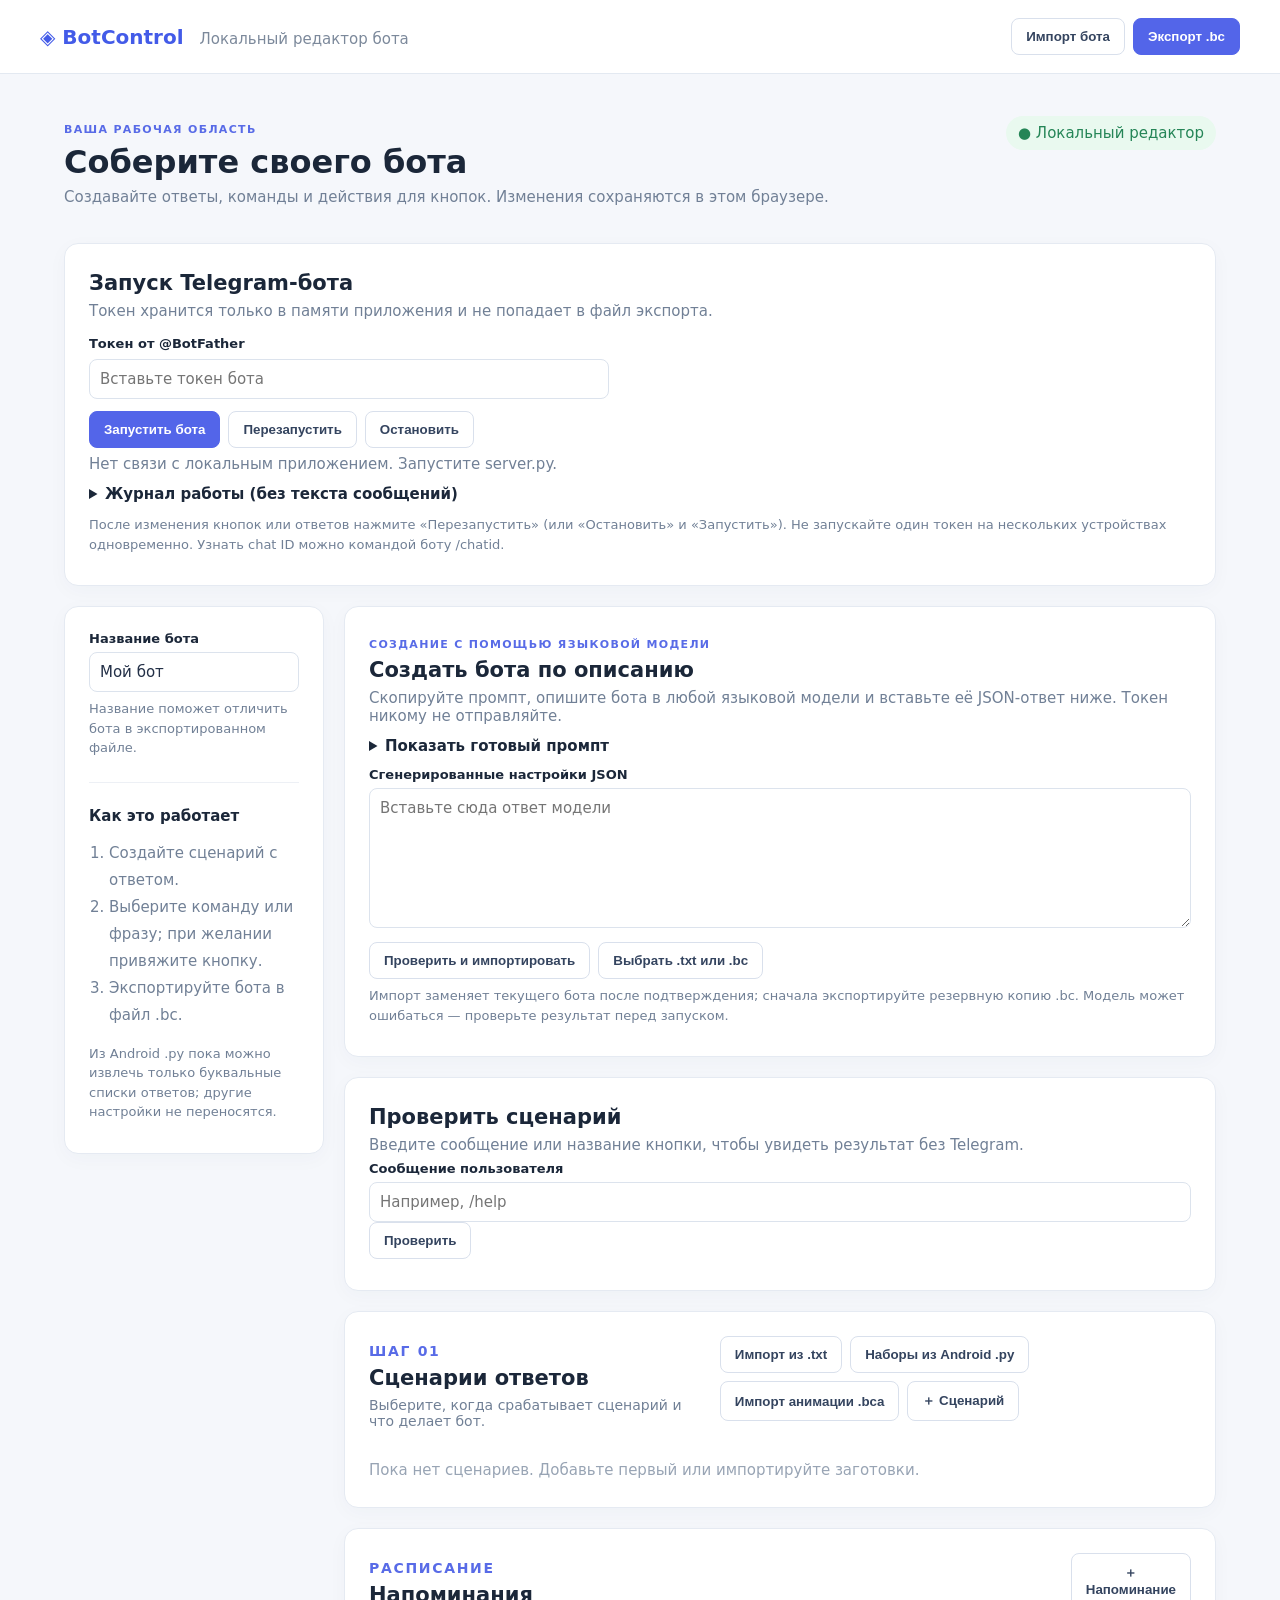
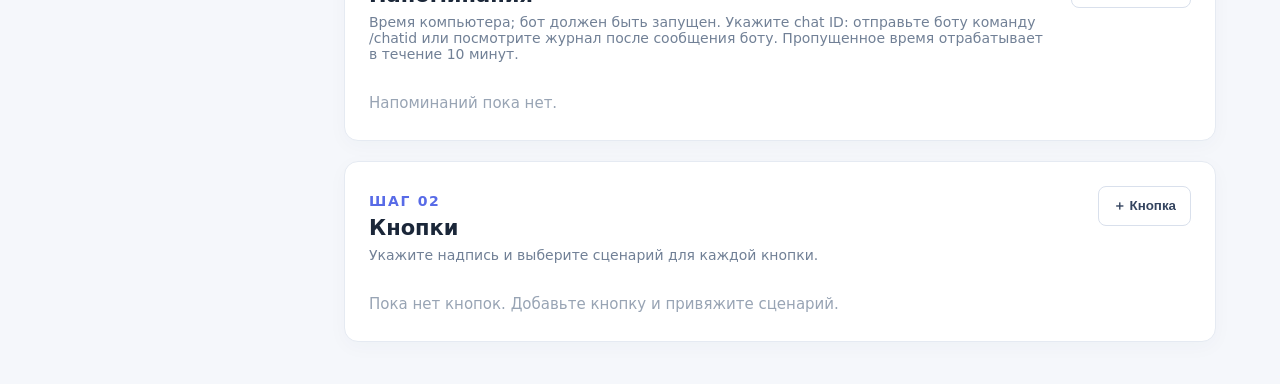
==== commit 1e2e0b51: "fixes: Windows W1-W8 (потеря сообщений, замок остановки, localhost, ошибки, фразы, напоминания, импо" ====
--- a/tg-bot-control/desktop-web/index.html
+++ b/tg-bot-control/desktop-web/index.html
@@ -1,8 +1,8 @@
 <!doctype html><html lang="ru"><head><meta charset="utf-8"><meta name="viewport" content="width=device-width, initial-scale=1"><title>BotControl — редактор</title><link rel="stylesheet" href="style.css"></head><body>
 <header><div><strong>◈ BotControl</strong><span>Локальный редактор бота</span></div><div class="actions"><button id="importBot">Импорт бота</button><button id="exportBot" class="primary">Экспорт .bc</button></div></header>
 <main><section class="intro"><div><p class="eyebrow">ВАША РАБОЧАЯ ОБЛАСТЬ</p><h1>Соберите своего бота</h1><p>Создавайте ответы, команды и действия для кнопок. Изменения сохраняются в этом браузере.</p></div><div class="status">● Локальный редактор</div></section>
-<div id="notice" role="status"></div><section class="card runtime"><div><h2>Запуск Telegram-бота</h2><p>Токен хранится только в памяти приложения и не попадает в файл экспорта.</p><label for="token">Токен от @BotFather</label><input id="token" type="password" autocomplete="off" placeholder="Вставьте токен бота"><div class="actions"><button id="startBot" class="primary">Запустить бота</button><button id="stopBot">Остановить</button></div><p id="runtimeStatus" role="status">Проверка состояния…</p><details><summary>Журнал работы (без текста сообщений)</summary><pre id="runtimeLog">Событий пока нет.</pre></details><p class="hint">После изменения кнопок или ответов остановите и запустите бота заново. Не запускайте один токен на нескольких устройствах одновременно.</p></div></section><div class="layout"><aside><label for="botName">Название бота</label><input id="botName" maxlength="120" placeholder="Мой бот"><p class="hint">Название поможет отличить бота в экспортированном файле.</p><hr><h3>Как это работает</h3><ol><li>Создайте сценарий с ответом.</li><li>Выберите команду или фразу; при желании привяжите кнопку.</li><li>Экспортируйте бота в файл .bc.</li></ol><p class="hint">Из Android .py пока можно извлечь только буквальные списки ответов; другие настройки не переносятся.</p></aside>
+<div id="notice" role="status"></div><section class="card runtime"><div><h2>Запуск Telegram-бота</h2><p>Токен хранится только в памяти приложения и не попадает в файл экспорта.</p><label for="token">Токен от @BotFather</label><input id="token" type="password" autocomplete="off" placeholder="Вставьте токен бота"><div class="actions"><button id="startBot" class="primary">Запустить бота</button><button id="restartBot">Перезапустить</button><button id="stopBot">Остановить</button></div><p id="runtimeStatus" role="status">Проверка состояния…</p><details><summary>Журнал работы (без текста сообщений)</summary><pre id="runtimeLog">Событий пока нет.</pre></details><p class="hint">После изменения кнопок или ответов нажмите «Перезапустить» (или «Остановить» и «Запустить»). Не запускайте один токен на нескольких устройствах одновременно. Узнать chat ID можно командой боту /chatid.</p></div></section><div class="layout"><aside><label for="botName">Название бота</label><input id="botName" maxlength="120" placeholder="Мой бот"><p class="hint">Название поможет отличить бота в экспортированном файле.</p><hr><h3>Как это работает</h3><ol><li>Создайте сценарий с ответом.</li><li>Выберите команду или фразу; при желании привяжите кнопку.</li><li>Экспортируйте бота в файл .bc.</li></ol><p class="hint">Из Android .py пока можно извлечь только буквальные списки ответов; другие настройки не переносятся.</p></aside>
 <div class="content"><section class="card"><p class="eyebrow">СОЗДАНИЕ С ПОМОЩЬЮ ЯЗЫКОВОЙ МОДЕЛИ</p><h2>Создать бота по описанию</h2><p>Скопируйте промпт, опишите бота в любой языковой модели и вставьте её JSON-ответ ниже. Токен никому не отправляйте.</p><details><summary>Показать готовый промпт</summary><textarea id="generationPrompt" readonly aria-label="Готовый промпт для языковой модели"></textarea><button id="copyPrompt">Скопировать промпт</button><p class="hint">Замените описание в конце промпта своими пожеланиями.</p></details><label for="generatedInput">Сгенерированные настройки JSON</label><textarea id="generatedInput" placeholder="Вставьте сюда ответ модели"></textarea><div class="actions"><button id="importGenerated">Проверить и импортировать</button><button id="importGeneratedFile">Выбрать .txt или .bc</button></div><p id="generatedStatus" role="status"></p><p class="hint">Импорт заменяет текущего бота после подтверждения; сначала экспортируйте резервную копию .bc. Модель может ошибаться — проверьте результат перед запуском.</p></section><section class="card"><h2>Проверить сценарий</h2><p>Введите сообщение или название кнопки, чтобы увидеть результат без Telegram.</p><label for="simulateInput">Сообщение пользователя</label><input id="simulateInput" placeholder="Например, /help"><button id="simulate">Проверить</button><p id="simulateResult" role="status"></p></section><section class="card"><div class="section-head"><div><p class="eyebrow">ШАГ 01</p><h2>Сценарии ответов</h2><p>Выберите, когда срабатывает сценарий и что делает бот.</p></div><div class="actions"><button id="importAnswers">Импорт из .txt</button><button id="importPython">Наборы из Android .py</button><button id="importAnimation">Импорт анимации .bca</button><button id="addScenario">＋ Сценарий</button></div></div><div id="scenarios"></div></section>
-<section class="card"><div class="section-head"><div><p class="eyebrow">РАСПИСАНИЕ</p><h2>Напоминания</h2><p>Время компьютера; бот должен быть запущен. Укажите chat ID из журнала после сообщения боту.</p></div><button id="addSchedule">＋ Напоминание</button></div><div id="schedule"></div></section>
+<section class="card"><div class="section-head"><div><p class="eyebrow">РАСПИСАНИЕ</p><h2>Напоминания</h2><p>Время компьютера; бот должен быть запущен. Укажите chat ID: отправьте боту команду /chatid или посмотрите журнал после сообщения боту. Пропущенное время отрабатывает в течение 10 минут.</p></div><button id="addSchedule">＋ Напоминание</button></div><div id="schedule"></div></section>
 <section class="card"><div class="section-head"><div><p class="eyebrow">ШАГ 02</p><h2>Кнопки</h2><p>Укажите надпись и выберите сценарий для каждой кнопки.</p></div><button id="addButton">＋ Кнопка</button></div><div id="buttons"></div></section></div></div></main>
 <input type="file" id="generatedFile" accept=".bc,.txt,.json,application/json,text/plain" hidden><input type="file" id="pythonFile" accept=".py,text/plain" hidden><input type="file" id="animationFile" accept=".bca,application/json" hidden><input type="file" id="botFile" accept=".bc,application/json" hidden><input type="file" id="answersFile" accept=".txt,text/plain" hidden><script src="generated.js"></script><script src="app.js"></script></body></html>
